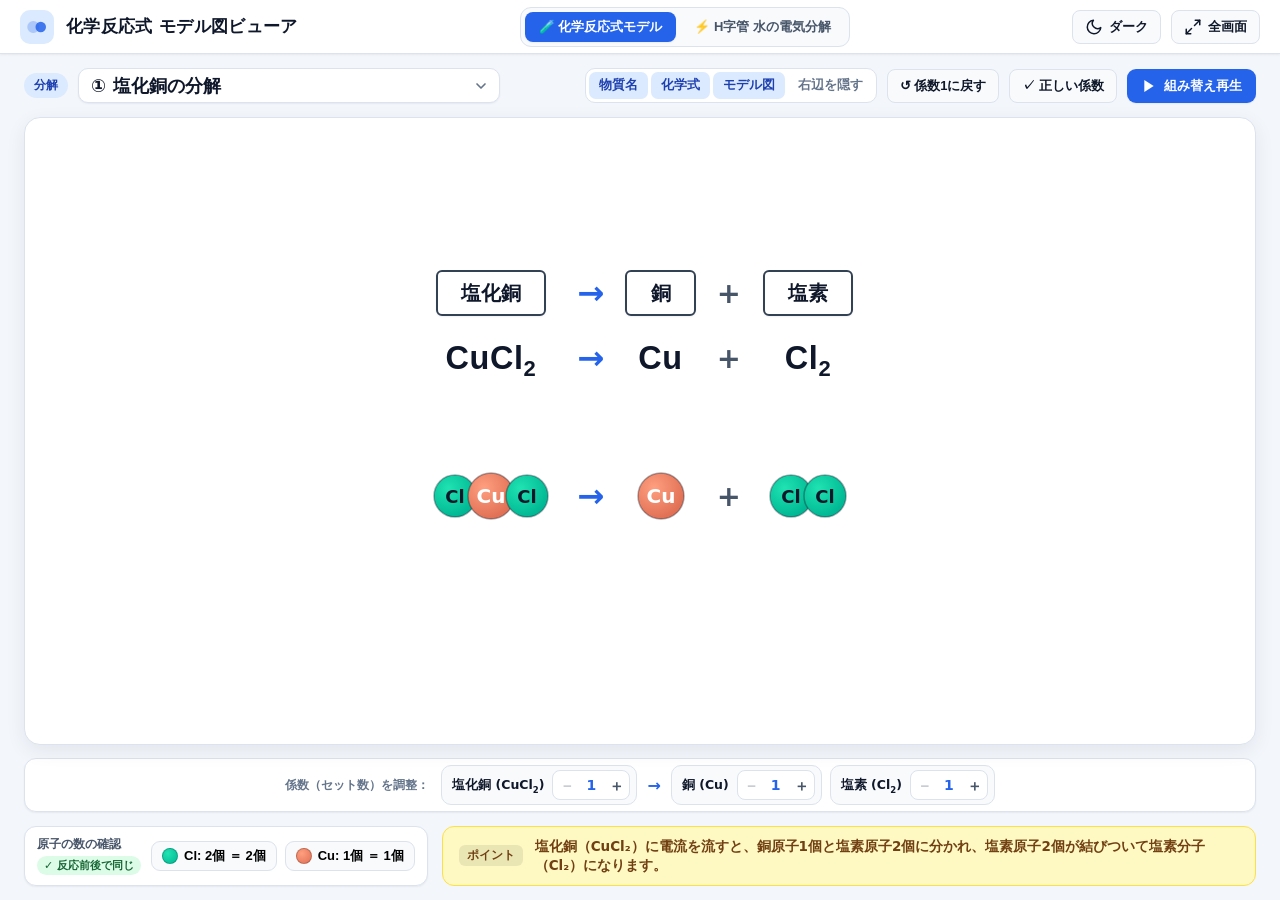
==== chem-models/index.html @ 90c9906e "Add chemical equation models & H-tube water electrolysis simulator and register to portal" ====
<!DOCTYPE html>
<html lang="ja" data-theme="light">
<head>
  <meta charset="UTF-8" />
  <meta name="viewport" content="width=device-width, initial-scale=1.0" />
  <title>化学反応式 モデル図ビューア｜中学理科</title>
  <link rel="stylesheet" href="style.css" />
</head>
<body>
  <div class="app-shell">
    <!-- Top Header -->
    <header class="top-bar">
      <div class="brand">
        <div class="brand-icon" aria-hidden="true">
          <svg viewBox="0 0 32 32" width="24" height="24">
            <circle cx="11" cy="16" r="7" fill="currentColor" opacity="0.25" stroke="currentColor" stroke-width="2"/>
            <circle cx="21" cy="16" r="7" fill="currentColor" opacity="0.85"/>
          </svg>
        </div>
        <div class="brand-text">
          <h1>化学反応式 モデル図ビューア</h1>
          <span class="brand-sub">中学2年 理科｜原子・分子と化学変化</span>
        </div>
      </div>

      <nav class="app-mode-tabs" role="tablist" aria-label="アプリの切り替え">
        <button type="button" class="app-mode-tab active" data-app-tab="equations" role="tab" aria-selected="true">
          🧪 化学反応式モデル
        </button>
        <button type="button" class="app-mode-tab" data-app-tab="htube" role="tab" aria-selected="false">
          ⚡ H字管 水の電気分解
        </button>
      </nav>

      <div class="top-controls">
        <div class="shortcut-hint" title="キーボードの ↑↓ で反応を切り替え、Spaceでアニメーション再生">
          <kbd>↑</kbd><kbd>↓</kbd> 切替 / <kbd>Space</kbd> 再生
        </div>

        <button id="theme-toggle" class="icon-btn" type="button" aria-label="ダークモード切り替え" title="ライト / ダークモード切り替え">
          <svg class="icon-sun" viewBox="0 0 24 24" width="18" height="18" fill="none" stroke="currentColor" stroke-width="2" stroke-linecap="round" stroke-linejoin="round">
            <circle cx="12" cy="12" r="5"></circle>
            <line x1="12" y1="1" x2="12" y2="3"></line>
            <line x1="12" y1="21" x2="12" y2="23"></line>
            <line x1="4.22" y1="4.22" x2="5.64" y2="5.64"></line>
            <line x1="18.36" y1="18.36" x2="19.78" y2="19.78"></line>
            <line x1="1" y1="12" x2="3" y2="12"></line>
            <line x1="21" y1="12" x2="23" y2="12"></line>
            <line x1="4.22" y1="19.78" x2="5.64" y2="18.36"></line>
            <line x1="18.36" y1="5.64" x2="19.78" y2="4.22"></line>
          </svg>
          <svg class="icon-moon" viewBox="0 0 24 24" width="18" height="18" fill="none" stroke="currentColor" stroke-width="2" stroke-linecap="round" stroke-linejoin="round">
            <path d="M21 12.79A9 9 0 1 1 11.21 3 7 7 0 0 0 21 12.79z"></path>
          </svg>
          <span class="btn-label" id="theme-label">ダーク</span>
        </button>

        <button id="fullscreen-toggle" class="icon-btn" type="button" aria-label="全画面表示切り替え" title="全画面表示 / 解除">
          <svg class="icon-expand" viewBox="0 0 24 24" width="18" height="18" fill="none" stroke="currentColor" stroke-width="2" stroke-linecap="round" stroke-linejoin="round">
            <polyline points="15 3 21 3 21 9"></polyline>
            <polyline points="9 21 3 21 3 15"></polyline>
            <line x1="21" y1="3" x2="14" y2="10"></line>
            <line x1="3" y1="21" x2="10" y2="14"></line>
          </svg>
          <svg class="icon-compress" viewBox="0 0 24 24" width="18" height="18" fill="none" stroke="currentColor" stroke-width="2" stroke-linecap="round" stroke-linejoin="round">
            <polyline points="4 14 10 14 10 20"></polyline>
            <polyline points="20 10 14 10 14 4"></polyline>
            <line x1="14" y1="10" x2="21" y2="3"></line>
            <line x1="3" y1="21" x2="10" y2="14"></line>
          </svg>
          <span class="btn-label" id="fullscreen-label">全画面</span>
        </button>
      </div>
    </header>

    <!-- Main Workspace (No Scroll, Full Width) -->
    <div id="panel-equations" class="workspace">
      <!-- Center Presentation Stage -->
      <main class="stage">
        <!-- Stage Toolbar -->
        <div class="stage-toolbar">
          <div class="reaction-heading">
            <span id="reaction-badge" class="category-badge">分解</span>
            <select id="reaction-select" class="reaction-select" aria-label="化学反応を選択"></select>
          </div>

          <div class="toolbar-actions">
            <div class="visibility-pills" role="group" aria-label="表示項目の切り替え">
              <button type="button" class="pill-btn active" data-layer="names">物質名</button>
              <button type="button" class="pill-btn active" data-layer="formulas">化学式</button>
              <button type="button" class="pill-btn active" data-layer="models">モデル図</button>
              <button type="button" class="pill-btn quiz-btn" id="quiz-toggle" title="反応後（右辺）を隠して考えさせる">
                右辺を隠す
              </button>
            </div>

            <button type="button" id="reset-one-btn" class="icon-btn" title="すべての係数を1に戻す" hidden>
              <span>↺ 係数1に戻す</span>
            </button>

            <button type="button" id="solve-coeff-btn" class="icon-btn" title="正しい係数にそろえる">
              <span>✓ 正しい係数</span>
            </button>

            <button type="button" id="animate-btn" class="primary-btn">
              <svg viewBox="0 0 24 24" width="16" height="16" fill="currentColor">
                <polygon points="5 3 19 12 5 21 5 3"></polygon>
              </svg>
              <span>組み替え再生</span>
            </button>
          </div>
        </div>

        <!-- Central Equation & Model Diagram Board -->
        <section class="board" aria-live="polite">
          <div id="equation-grid" class="equation-grid">
            <!-- Dynamically rendered 3-tier columns: Reactants | Arrow | Products -->
          </div>

          <!-- Animation Overlay Layer -->
          <svg id="anim-layer" class="anim-layer" aria-hidden="true"></svg>
        </section>

        <!-- Coefficient Control Bar (Outside the Equation) -->
        <div id="coeff-bar" class="coeff-bar" aria-label="係数の調整"></div>

        <!-- Stage Footer: Atom Count Verification & Teacher Note -->
        <footer class="stage-footer">
          <div class="atom-check-box">
            <div class="atom-check-label">
              <span class="check-title">原子の数の確認</span>
              <span id="atom-check-status" class="check-status">✓ 反応前後で同じ</span>
            </div>
            <div id="atom-counts" class="atom-counts"></div>
          </div>

          <div class="teacher-note">
            <span class="note-tag">ポイント</span>
            <p id="reaction-note"></p>
          </div>
        </footer>
      </main>
    </div>

    <!-- H-Tube Electrolysis Simulator Tab Panel -->
    <div id="panel-htube" class="htube-panel hidden">
      <iframe id="htube-iframe" class="htube-iframe" src="h-tube-electrolysis/index.html?embed=1" title="H字管 水の電気分解シミュレーター"></iframe>
    </div>
  </div>

  <script src="app.js"></script>
</body>
</html>
---- chem-models/style.css ----
:root {
  --bg-app: #f3f6fb;
  --bg-surface: #ffffff;
  --bg-surface-alt: #f8fafc;
  --bg-sidebar: #ffffff;
  --bg-hover: #eef2f7;
  --bg-active: #e0edff;
  --border: #dce3ee;
  --border-strong: #94a3b8;
  --text-primary: #0f172a;
  --text-secondary: #475569;
  --text-muted: #64748b;
  --accent: #2563eb;
  --accent-hover: #1d4ed8;
  --accent-soft: #dbeafe;
  --accent-text: #1e40af;
  --success-bg: #dcfce7;
  --success-text: #166534;
  --note-bg: #fef9c3;
  --note-border: #fde047;
  --note-text: #713f12;
  --word-box-bg: #ffffff;
  --word-box-border: #334155;
  --shadow-sm: 0 1px 2px rgba(15, 23, 42, 0.06);
  --shadow-md: 0 6px 20px rgba(15, 23, 42, 0.07);
  --kbd-bg: #e2e8f0;
  --quiz-bg: #f1f5f9;
}

[data-theme="dark"] {
  --bg-app: #0b1120;
  --bg-surface: #111827;
  --bg-surface-alt: #1e293b;
  --bg-sidebar: #0f172a;
  --bg-hover: #1e293b;
  --bg-active: #1e3a8a;
  --border: #263248;
  --border-strong: #475569;
  --text-primary: #f1f5f9;
  --text-secondary: #cbd5e1;
  --text-muted: #94a3b8;
  --accent: #3b82f6;
  --accent-hover: #60a5fa;
  --accent-soft: rgba(59, 130, 246, 0.2);
  --accent-text: #93c5fd;
  --success-bg: rgba(34, 197, 94, 0.16);
  --success-text: #86efac;
  --note-bg: rgba(234, 179, 8, 0.12);
  --note-border: rgba(250, 204, 21, 0.35);
  --note-text: #fde68a;
  --word-box-bg: #1e293b;
  --word-box-border: #94a3b8;
  --shadow-sm: 0 1px 2px rgba(0, 0, 0, 0.3);
  --shadow-md: 0 8px 24px rgba(0, 0, 0, 0.4);
  --kbd-bg: #334155;
  --quiz-bg: #1e293b;
}

*,
*::before,
*::after {
  box-sizing: border-box;
}

html,
body {
  margin: 0;
  padding: 0;
  width: 100vw;
  height: 100vh;
  overflow: hidden;
  font-family: "Hiragino Kaku Gothic ProN", "Yu Gothic UI", "Meiryo", system-ui, -apple-system, sans-serif;
  background-color: var(--bg-app);
  color: var(--text-primary);
  transition: background-color 0.2s ease, color 0.2s ease;
  user-select: none;
}

.app-shell {
  display: flex;
  flex-direction: column;
  width: 100vw;
  height: 100vh;
  overflow: hidden;
}

/* ================= Top Header ================= */
.top-bar {
  height: 54px;
  flex-shrink: 0;
  display: flex;
  align-items: center;
  justify-content: space-between;
  gap: 12px;
  padding: 0 20px;
  background-color: var(--bg-surface);
  border-bottom: 1px solid var(--border);
  box-shadow: var(--shadow-sm);
  z-index: 10;
}

.brand {
  display: flex;
  align-items: center;
  gap: 12px;
  flex-shrink: 0;
}

.brand-icon {
  width: 34px;
  height: 34px;
  border-radius: 10px;
  background: var(--accent-soft);
  color: var(--accent);
  display: grid;
  place-items: center;
}

.brand-text {
  display: flex;
  align-items: baseline;
  gap: 12px;
}

.brand-text h1 {
  margin: 0;
  font-size: 17px;
  font-weight: 700;
  letter-spacing: 0.02em;
  white-space: nowrap;
}

.brand-sub {
  font-size: 12px;
  color: var(--text-muted);
  white-space: nowrap;
}

.top-controls {
  display: flex;
  align-items: center;
  gap: 10px;
  flex-shrink: 0;
}

.shortcut-hint {
  font-size: 11.5px;
  color: var(--text-muted);
  margin-right: 6px;
  display: flex;
  align-items: center;
  gap: 4px;
  white-space: nowrap;
}

.shortcut-hint kbd {
  background: var(--kbd-bg);
  color: var(--text-primary);
  border-radius: 4px;
  padding: 2px 6px;
  font-size: 11px;
  font-family: inherit;
  font-weight: 600;
}

.icon-btn {
  display: inline-flex;
  align-items: center;
  gap: 6px;
  height: 34px;
  padding: 0 12px;
  border-radius: 8px;
  border: 1px solid var(--border);
  background: var(--bg-surface-alt);
  color: var(--text-primary);
  font-size: 13px;
  font-weight: 600;
  white-space: nowrap;
  flex-shrink: 0;
  cursor: pointer;
  transition: background-color 0.15s ease, border-color 0.15s ease, transform 0.1s ease;
}

.icon-btn:hover {
  background: var(--bg-hover);
  border-color: var(--border-strong);
}

.icon-btn:active {
  transform: scale(0.97);
}

/* Theme & Fullscreen Icon Switching */
[data-theme="light"] .icon-sun { display: none; }
[data-theme="dark"] .icon-moon { display: none; }

.icon-compress { display: none; }
body.is-fullscreen .icon-expand { display: none; }
body.is-fullscreen .icon-compress { display: inline-block; }

/* ================= Main Workspace ================= */
.workspace {
  flex: 1;
  min-height: 0;
  display: flex;
  overflow: hidden;
}

/* ================= Sidebar ================= */
.sidebar {
  width: clamp(235px, 20vw, 285px);
  flex-shrink: 0;
  background: var(--bg-sidebar);
  border-right: 1px solid var(--border);
  padding: 10px;
  display: flex;
  flex-direction: column;
  overflow: hidden;
}

.reaction-list {
  display: flex;
  flex-direction: column;
  justify-content: space-between;
  height: 100%;
  gap: 4px;
}

.group-label {
  font-size: 11px;
  font-weight: 700;
  color: var(--text-muted);
  letter-spacing: 0.06em;
  padding: 4px 8px 2px;
  display: flex;
  align-items: center;
  gap: 6px;
}

.group-label::after {
  content: "";
  flex: 1;
  height: 1px;
  background: var(--border);
}

.reaction-item {
  width: 100%;
  text-align: left;
  border: 1px solid transparent;
  background: transparent;
  color: var(--text-primary);
  border-radius: 8px;
  padding: clamp(5px, 0.8vh, 8px) 10px;
  cursor: pointer;
  display: flex;
  flex-direction: column;
  gap: 1px;
  transition: background-color 0.14s ease, border-color 0.14s ease;
}

.reaction-item:hover {
  background: var(--bg-hover);
}

.reaction-item.active {
  background: var(--bg-active);
  border-color: var(--accent);
}

.reaction-item-title {
  font-size: clamp(12px, 1.5vh, 13.5px);
  font-weight: 700;
  line-height: 1.25;
}

.reaction-item.active .reaction-item-title {
  color: var(--accent-text);
}

.reaction-item-formula {
  font-size: 11.5px;
  color: var(--text-muted);
  font-family: "Segoe UI", system-ui, sans-serif;
}

/* ================= Main Stage ================= */
.stage {
  flex: 1;
  min-width: 0;
  min-height: 0;
  display: flex;
  flex-direction: column;
  padding: clamp(10px, 1.6vh, 18px) clamp(14px, 2vw, 24px);
  gap: clamp(10px, 1.5vh, 16px);
  overflow: hidden;
}

.stage-toolbar {
  flex-shrink: 0;
  display: flex;
  align-items: center;
  justify-content: space-between;
  flex-wrap: wrap;
  gap: 10px;
}

.reaction-heading {
  display: flex;
  align-items: center;
  gap: 10px;
}

.category-badge {
  font-size: 12px;
  font-weight: 700;
  padding: 4px 10px;
  border-radius: 999px;
  background: var(--accent-soft);
  color: var(--accent-text);
}

.reaction-heading h2 {
  margin: 0;
  font-size: clamp(18px, 2.3vh, 24px);
  font-weight: 800;
}

.reaction-select {
  appearance: none;
  background-color: var(--bg-surface);
  color: var(--text-primary);
  border: 1px solid var(--border);
  border-radius: 10px;
  padding: 6px 34px 6px 12px;
  font-family: inherit;
  font-size: clamp(15px, 2vh, 19px);
  font-weight: 800;
  cursor: pointer;
  box-shadow: var(--shadow-sm);
  background-image: url("data:image/svg+xml,%3Csvg xmlns='http://www.w3.org/2000/svg' width='16' height='16' viewBox='0 0 24 24' fill='none' stroke='%2364748b' stroke-width='2.5' stroke-linecap='round' stroke-linejoin='round'%3E%3Cpolyline points='6 9 12 15 18 9'%3E%3C/polyline%3E%3C/svg%3E");
  background-repeat: no-repeat;
  background-position: right 10px center;
  transition: border-color 0.15s ease, background-color 0.15s ease;
}

.reaction-select:hover {
  border-color: var(--border-strong);
  background-color: var(--bg-hover);
}

.reaction-select:focus {
  outline: 2px solid var(--accent-soft);
  border-color: var(--accent);
}

.toolbar-actions {
  display: flex;
  align-items: center;
  gap: 10px;
}

.visibility-pills {
  display: flex;
  align-items: center;
  background: var(--bg-surface);
  border: 1px solid var(--border);
  border-radius: 10px;
  padding: 3px;
  gap: 3px;
}

.pill-btn {
  border: none;
  background: transparent;
  color: var(--text-muted);
  font-size: 12.5px;
  font-weight: 600;
  padding: 5px 10px;
  border-radius: 7px;
  cursor: pointer;
  transition: all 0.15s ease;
}

.pill-btn:hover {
  color: var(--text-primary);
  background: var(--bg-hover);
}

.pill-btn.active {
  background: var(--accent-soft);
  color: var(--accent-text);
}

.pill-btn.quiz-btn.active {
  background: #fef3c7;
  color: #92400e;
}

[data-theme="dark"] .pill-btn.quiz-btn.active {
  background: rgba(245, 158, 11, 0.25);
  color: #fcd34d;
}

.primary-btn {
  display: inline-flex;
  align-items: center;
  gap: 7px;
  height: 34px;
  padding: 0 14px;
  border: none;
  border-radius: 9px;
  background: var(--accent);
  color: #ffffff;
  font-size: 13px;
  font-weight: 700;
  cursor: pointer;
  box-shadow: var(--shadow-sm);
  transition: background-color 0.15s ease, transform 0.1s ease;
}

.primary-btn:hover {
  background: var(--accent-hover);
}

.primary-btn:active {
  transform: scale(0.97);
}

.primary-btn:disabled {
  opacity: 0.65;
  cursor: default;
}

/* ================= Central Board ================= */
.board {
  position: relative;
  flex: 1;
  min-height: 0;
  background: var(--bg-surface);
  border: 1px solid var(--border);
  border-radius: 16px;
  box-shadow: var(--shadow-md);
  display: flex;
  align-items: center;
  justify-content: center;
  padding: clamp(12px, 2vh, 24px) clamp(16px, 2.5vw, 32px);
  overflow: hidden;
}

.equation-grid {
  width: 100%;
  display: flex;
  align-items: stretch;
  justify-content: center;
  gap: clamp(8px, 1.5vw, 22px);
  position: relative;
  z-index: 2;
}

.equation-grid.is-dense {
  gap: clamp(3px, 0.5vw, 8px);
}

.equation-grid.is-dense .term-col,
.equation-grid.is-dense .op-col {
  gap: 6px;
}

.equation-grid.is-dense .rhs-quiz-wrapper {
  gap: clamp(3px, 0.5vw, 8px);
}

.equation-grid.is-dense .row-slot.slot-name {
  min-height: 28px;
}

.equation-grid.is-dense .row-slot.slot-formula {
  min-height: 30px;
}

.equation-grid.is-dense .row-slot.slot-model {
  min-height: 90px;
}

.equation-grid.is-dense .word-box {
  padding: 3px 6px;
  font-size: 12px;
}

.equation-grid.is-dense .formula-text {
  font-size: clamp(14px, 2vw, 20px);
}

.equation-grid.is-dense .op-symbol {
  font-size: 15px;
}

.equation-grid.is-dense .molecule-svg {
  max-height: clamp(80px, 18vh, 150px);
}

/* A Term Column (Word + Formula + Model) */
.term-col {
  display: flex;
  flex-direction: column;
  align-items: center;
  justify-content: center;
  gap: clamp(10px, 2vh, 22px);
  min-width: 0;
}

.op-col {
  display: flex;
  flex-direction: column;
  align-items: center;
  justify-content: center;
  gap: clamp(10px, 2vh, 22px);
  flex-shrink: 0;
  padding: 0 2px;
}

.row-slot {
  display: flex;
  align-items: center;
  justify-content: center;
  transition: opacity 0.2s ease, filter 0.2s ease;
}

.row-slot.slot-name {
  min-height: clamp(36px, 5vh, 46px);
}

.row-slot.slot-formula {
  min-height: clamp(40px, 5.5vh, 52px);
}

.row-slot.slot-model {
  min-height: clamp(110px, 22vh, 190px);
}

.layer-hidden {
  opacity: 0.08;
  filter: blur(4px);
  pointer-events: none;
}

.word-box {
  border: 2px solid var(--word-box-border);
  background: var(--word-box-bg);
  color: var(--text-primary);
  padding: clamp(4px, 0.8vh, 8px) clamp(12px, 1.8vw, 24px);
  border-radius: 6px;
  font-size: clamp(15px, 2.2vh, 21px);
  font-weight: 700;
  white-space: nowrap;
  box-shadow: var(--shadow-sm);
}

.formula-text {
  font-family: "Segoe UI", "Helvetica Neue", Arial, sans-serif;
  font-size: clamp(22px, 3.6vh, 36px);
  font-weight: 700;
  letter-spacing: 0.02em;
  white-space: nowrap;
  color: var(--text-primary);
}

.formula-coeff {
  color: var(--accent);
  font-weight: 800;
  margin-right: 1px;
}

.formula-sub {
  font-size: 0.68em;
  vertical-align: sub;
  line-height: 0;
}

.op-symbol {
  font-size: clamp(22px, 3.2vh, 32px);
  font-weight: 700;
  color: var(--text-secondary);
  line-height: 1;
}

.op-arrow {
  color: var(--accent);
  font-size: clamp(24px, 3.6vh, 36px);
}

/* Model Molecule Container */
.model-group {
  display: flex;
  flex-direction: column;
  align-items: center;
  justify-content: center;
  gap: clamp(6px, 1vh, 12px);
}

.model-row {
  display: flex;
  align-items: center;
  justify-content: center;
  gap: clamp(8px, 1.2vw, 16px);
}

.molecule-svg {
  overflow: visible;
  display: block;
  max-height: clamp(110px, 24vh, 210px);
  max-width: 100%;
  width: auto;
  height: auto;
}

@keyframes popIn {
  0% {
    opacity: 0;
    transform: scale(0.35);
  }
  70% {
    opacity: 1;
    transform: scale(1.08);
  }
  100% {
    opacity: 1;
    transform: scale(1);
  }
}

.molecule-cluster.is-new {
  animation: popIn 0.28s cubic-bezier(0.34, 1.56, 0.64, 1) both;
}

.atom-node {
  transition: transform 0.2s ease, opacity 0.2s ease, filter 0.2s ease;
  cursor: pointer;
}

.atom-node.dimmed {
  opacity: 0.22;
}

.atom-node.highlighted {
  filter: drop-shadow(0 0 8px var(--accent));
}

.atom-label {
  font-family: "Segoe UI", system-ui, sans-serif;
  font-weight: 800;
  pointer-events: none;
  text-anchor: middle;
  dominant-baseline: central;
}

/* Quiz Mode Mask for Right-Hand Side */
.rhs-quiz-wrapper {
  position: relative;
  display: flex;
  align-items: stretch;
  gap: clamp(8px, 1.5vw, 22px);
}

.rhs-quiz-wrapper.masked > .term-col,
.rhs-quiz-wrapper.masked > .op-col {
  opacity: 0;
  pointer-events: none;
}

.quiz-overlay {
  display: none;
}

.rhs-quiz-wrapper.masked .quiz-overlay {
  position: absolute;
  inset: -8px;
  display: flex;
  flex-direction: column;
  align-items: center;
  justify-content: center;
  gap: 8px;
  background: var(--quiz-bg);
  border: 2px dashed var(--border-strong);
  border-radius: 14px;
  cursor: pointer;
  z-index: 5;
  transition: border-color 0.15s ease, background-color 0.15s ease;
}

.rhs-quiz-wrapper.masked .quiz-overlay:hover {
  border-color: var(--accent);
}

.quiz-overlay-q {
  font-size: clamp(28px, 4.5vh, 42px);
  font-weight: 800;
  color: var(--accent);
}

.quiz-overlay-text {
  font-size: 13px;
  font-weight: 700;
  color: var(--text-secondary);
}

/* Animation SVG Overlay */
.anim-layer {
  position: absolute;
  inset: 0;
  width: 100%;
  height: 100%;
  pointer-events: none;
  z-index: 20;
}

.equation-grid.is-animating .atom-node {
  opacity: 0.12;
}

.poly-group-box {
  fill: var(--bg-surface-alt);
  stroke: var(--border-strong);
  stroke-width: 1.5;
  stroke-dasharray: 5 4;
}

/* ================= Coefficient Control Bar ================= */
.coeff-bar {
  flex-shrink: 0;
  background: var(--bg-surface);
  border: 1px solid var(--border);
  border-radius: 12px;
  padding: 6px 12px;
  display: flex;
  align-items: center;
  justify-content: center;
  gap: 8px;
  flex-wrap: wrap;
  box-shadow: var(--shadow-sm);
}

.coeff-bar-title {
  font-size: 12px;
  font-weight: 700;
  color: var(--text-muted);
  white-space: nowrap;
  margin-right: 4px;
}

.coeff-control-item {
  display: inline-flex;
  align-items: center;
  gap: 8px;
  background: var(--bg-surface-alt);
  border: 1px solid var(--border);
  border-radius: 10px;
  padding: 4px 6px 4px 10px;
}

.coeff-control-item.is-masked {
  opacity: 0.35;
  pointer-events: none;
}

.coeff-control-label {
  font-size: 12.5px;
  font-weight: 700;
  color: var(--text-primary);
  white-space: nowrap;
}

.coeff-stepper {
  display: inline-flex;
  align-items: center;
  background: var(--bg-surface);
  border: 1px solid var(--border);
  border-radius: 8px;
  padding: 2px;
  gap: 2px;
}

.coeff-btn {
  width: 24px;
  height: 24px;
  border: none;
  border-radius: 6px;
  background: transparent;
  color: var(--text-secondary);
  font-size: 15px;
  font-weight: 800;
  line-height: 1;
  display: grid;
  place-items: center;
  cursor: pointer;
  transition: background-color 0.12s ease, color 0.12s ease, transform 0.1s ease;
}

.coeff-btn:hover:not(:disabled) {
  background: var(--accent-soft);
  color: var(--accent-text);
}

.coeff-btn:active:not(:disabled) {
  transform: scale(0.9);
}

.coeff-btn:disabled {
  opacity: 0.3;
  cursor: default;
}

.coeff-val {
  min-width: 20px;
  text-align: center;
  font-size: 14px;
  font-weight: 800;
  color: var(--accent);
}

.coeff-bar-arrow {
  font-size: 16px;
  font-weight: 800;
  color: var(--accent);
  padding: 0 2px;
}

/* ================= Stage Footer ================= */
.stage-footer {
  flex-shrink: 0;
  display: grid;
  grid-template-columns: auto 1fr;
  gap: 14px;
  align-items: stretch;
}

.atom-check-box {
  background: var(--bg-surface);
  border: 1px solid var(--border);
  border-radius: 12px;
  padding: 7px 12px;
  display: flex;
  align-items: center;
  gap: 10px;
  box-shadow: var(--shadow-sm);
}

.atom-check-label {
  display: flex;
  flex-direction: column;
  gap: 3px;
}

.check-title {
  font-size: 12px;
  font-weight: 700;
  color: var(--text-secondary);
}

.check-status {
  font-size: 11px;
  font-weight: 700;
  padding: 2px 7px;
  border-radius: 999px;
  background: var(--success-bg);
  color: var(--success-text);
  white-space: nowrap;
}

.check-status.unbalanced {
  background: #fee2e2;
  color: #991b1b;
}

[data-theme="dark"] .check-status.unbalanced {
  background: rgba(239, 68, 68, 0.2);
  color: #fca5a5;
}

.atom-counts {
  display: flex;
  align-items: center;
  gap: 8px;
  flex-wrap: wrap;
}

.atom-count-pill {
  display: inline-flex;
  align-items: center;
  gap: 6px;
  padding: 5px 10px;
  border-radius: 9px;
  background: var(--bg-surface-alt);
  border: 1px solid var(--border);
  font-size: 13px;
  font-weight: 700;
  cursor: pointer;
  transition: border-color 0.15s ease, transform 0.1s ease;
  white-space: nowrap;
}

.atom-count-pill:hover {
  border-color: var(--accent);
  transform: translateY(-1px);
}

.atom-count-pill.unbalanced {
  border-color: #ef4444;
  background: rgba(239, 68, 68, 0.08);
  color: #b91c1c;
}

[data-theme="dark"] .atom-count-pill.unbalanced {
  border-color: rgba(248, 113, 113, 0.55);
  background: rgba(239, 68, 68, 0.16);
  color: #fca5a5;
}

.atom-dot {
  width: 16px;
  height: 16px;
  border-radius: 50%;
  display: inline-block;
  border: 1px solid rgba(0, 0, 0, 0.2);
}

.teacher-note {
  background: var(--note-bg);
  border: 1px solid var(--note-border);
  border-radius: 12px;
  padding: 10px 16px;
  display: flex;
  align-items: center;
  gap: 12px;
  min-width: 0;
}

.note-tag {
  flex-shrink: 0;
  font-size: 11.5px;
  font-weight: 800;
  padding: 3px 8px;
  border-radius: 6px;
  background: rgba(0, 0, 0, 0.08);
  color: var(--note-text);
}

[data-theme="dark"] .note-tag {
  background: rgba(255, 255, 255, 0.12);
}

.teacher-note p {
  margin: 0;
  font-size: clamp(12.5px, 1.5vh, 14px);
  line-height: 1.4;
  font-weight: 600;
  color: var(--note-text);
}

/* ================= Top-Level App Mode Tabs ================= */
.app-mode-tabs {
  display: inline-flex;
  align-items: center;
  gap: 4px;
  padding: 4px;
  border-radius: 11px;
  background: var(--bg-surface-alt);
  border: 1px solid var(--border);
}

.app-mode-tab {
  border: none;
  background: transparent;
  color: var(--text-secondary);
  font-size: 13px;
  font-weight: 800;
  padding: 6px 14px;
  border-radius: 8px;
  cursor: pointer;
  transition: background-color 0.15s ease, color 0.15s ease, box-shadow 0.15s ease;
  white-space: nowrap;
}

.app-mode-tab:hover {
  color: var(--text-primary);
}

.app-mode-tab.active {
  background: var(--accent);
  color: #ffffff;
  box-shadow: var(--shadow-sm);
}

.workspace.hidden,
.htube-panel.hidden {
  display: none;
}

.htube-panel {
  flex: 1;
  min-height: 0;
  display: flex;
  width: 100%;
  overflow: hidden;
}

.htube-iframe {
  width: 100%;
  height: 100%;
  border: none;
  display: block;
}

@media (max-width: 1400px) {
  .brand-sub,
  .shortcut-hint {
    display: none;
  }
}
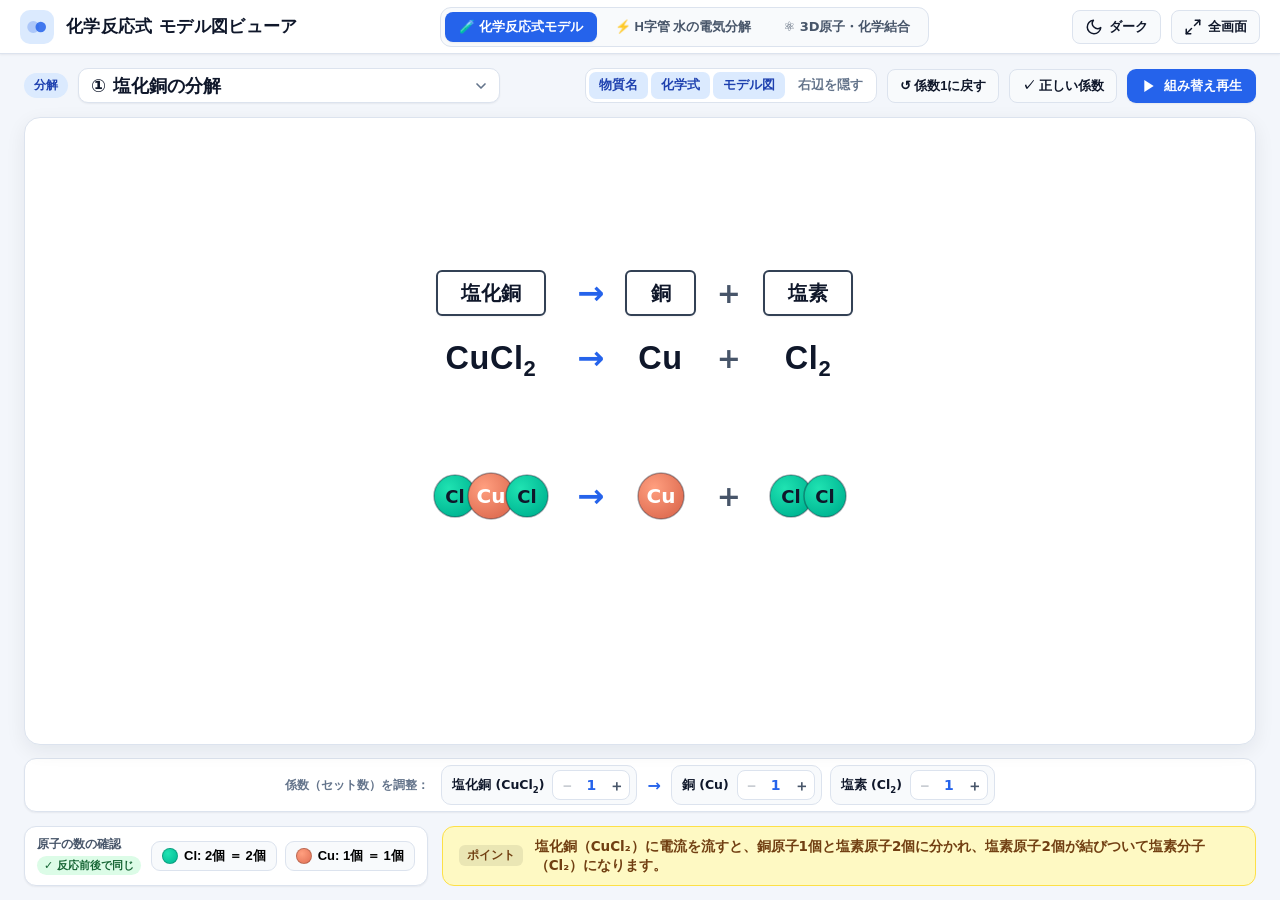
==== commit bef05d75: "Add 3D atom model & chemical bonding (H, Na, Cl, Ca) and register to portal" ====
--- a/chem-models/index.html
+++ b/chem-models/index.html
@@ -30,6 +30,9 @@
         <button type="button" class="app-mode-tab" data-app-tab="htube" role="tab" aria-selected="false">
           ⚡ H字管 水の電気分解
         </button>
+        <a href="../3d_ca.html" class="app-mode-tab" role="tab" style="text-decoration:none; display:inline-flex; align-items:center;" title="3D原子モデル・電子配置・結合ビューアを開く">
+          ⚛️ 3D原子・化学結合
+        </a>
       </nav>
 
       <div class="top-controls">
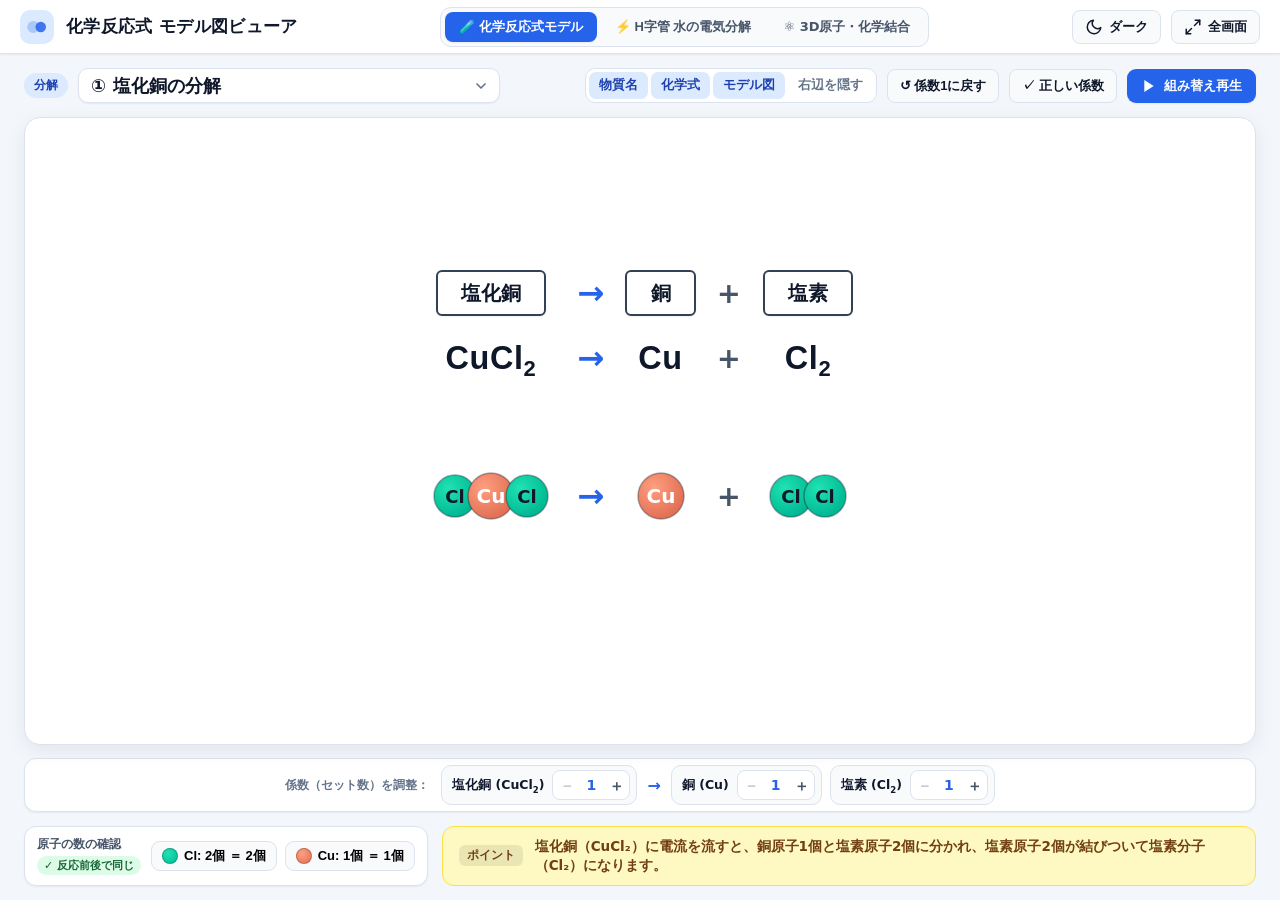
==== commit 48910fcf: "Add custom SVG favicons to all apps in rika portal" ====
--- a/chem-models/index.html
+++ b/chem-models/index.html
@@ -4,6 +4,7 @@
   <meta charset="UTF-8" />
   <meta name="viewport" content="width=device-width, initial-scale=1.0" />
   <title>化学反応式 モデル図ビューア｜中学理科</title>
+  <link rel="icon" type="image/svg+xml" href="data:image/svg+xml,%3Csvg xmlns='http://www.w3.org/2000/svg' viewBox='0 0 32 32'%3E%3Crect width='32' height='32' rx='8' fill='%2312243a'/%3E%3Ccircle cx='16' cy='13' r='6.5' fill='%23ef4444' stroke='%23fca5a5' stroke-width='1.5'/%3E%3Ccircle cx='9.5' cy='20.5' r='4.2' fill='%23e2e8f0' stroke='%2394a3b8' stroke-width='1.2'/%3E%3Ccircle cx='22.5' cy='20.5' r='4.2' fill='%23e2e8f0' stroke='%2394a3b8' stroke-width='1.2'/%3E%3C/svg%3E" />
   <link rel="stylesheet" href="style.css" />
 </head>
 <body>
